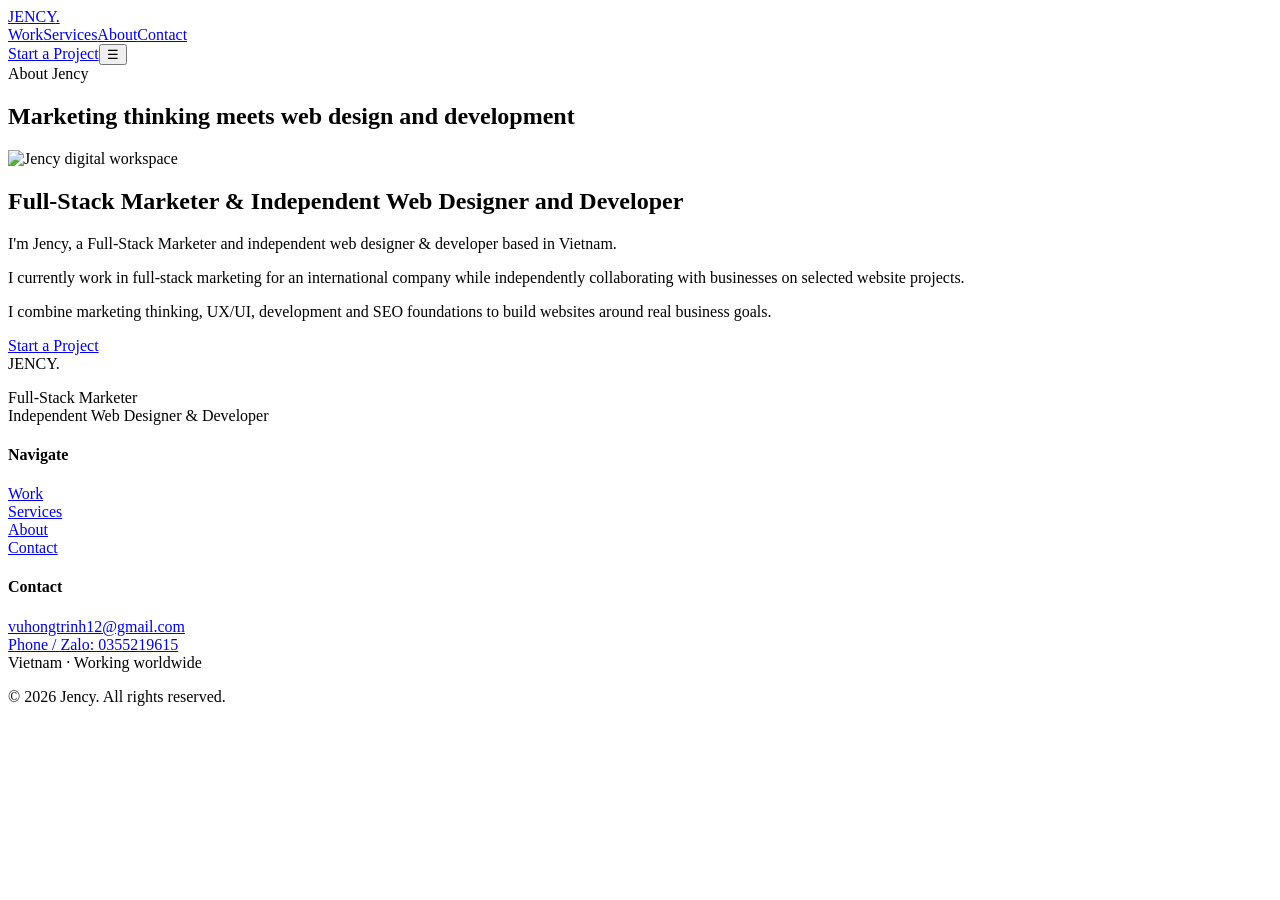
==== about.html @ 91e716db "Add files via upload" ====
<!doctype html><html lang="en"><head><meta charset="utf-8"><meta name="viewport" content="width=device-width,initial-scale=1"><title>About | Jency</title><meta name="description" content="Jency — Full-Stack Marketer and Independent Web Designer & Developer based in Vietnam."><link rel="stylesheet" href="assets/style.css"></head><body><header class="header"><div class="container nav"><a class="brand" href="./index.html">JENCY<span>.</span></a><nav class="navlinks"><a href="./work.html">Work</a><a href="./services.html">Services</a><a href="./about.html">About</a><a href="./contact.html">Contact</a></nav><a class="btn btn-primary" href="./contact.html">Start a Project</a><button class="menu" aria-label="Open menu">☰</button></div></header><main><section class="page-hero"><div class="container"><div class="eyebrow">About Jency</div><h1>Marketing thinking meets web design and development</h1></div></section><section class="section white"><div class="container about-grid"><img src="assets/images/jency_approach_workspace.webp" alt="Jency digital workspace"><div class="about-copy"><h2>Full-Stack Marketer & Independent Web Designer and Developer</h2><p>I'm Jency, a Full-Stack Marketer and independent web designer & developer based in Vietnam.</p><p>I currently work in full-stack marketing for an international company while independently collaborating with businesses on selected website projects.</p><p>I combine marketing thinking, UX/UI, development and SEO foundations to build websites around real business goals.</p><a class="btn btn-primary" href="./contact.html">Start a Project</a></div></div></section></main><footer class="footer"><div class="container"><div class="footer-grid"><div><div class="brand">JENCY<span>.</span></div><p>Full-Stack Marketer<br>Independent Web Designer & Developer</p></div><div><h4>Navigate</h4><p><a href="./work.html">Work</a><br><a href="./services.html">Services</a><br><a href="./about.html">About</a><br><a href="./contact.html">Contact</a></p></div><div><h4>Contact</h4><p><a href="mailto:vuhongtrinh12@gmail.com">vuhongtrinh12@gmail.com</a><br><a href="tel:0355219615">Phone / Zalo: 0355219615</a><br>Vietnam · Working worldwide</p></div></div><div class="copyright">© 2026 Jency. All rights reserved.</div></div></footer><script src="assets/script.js"></script></body></html>
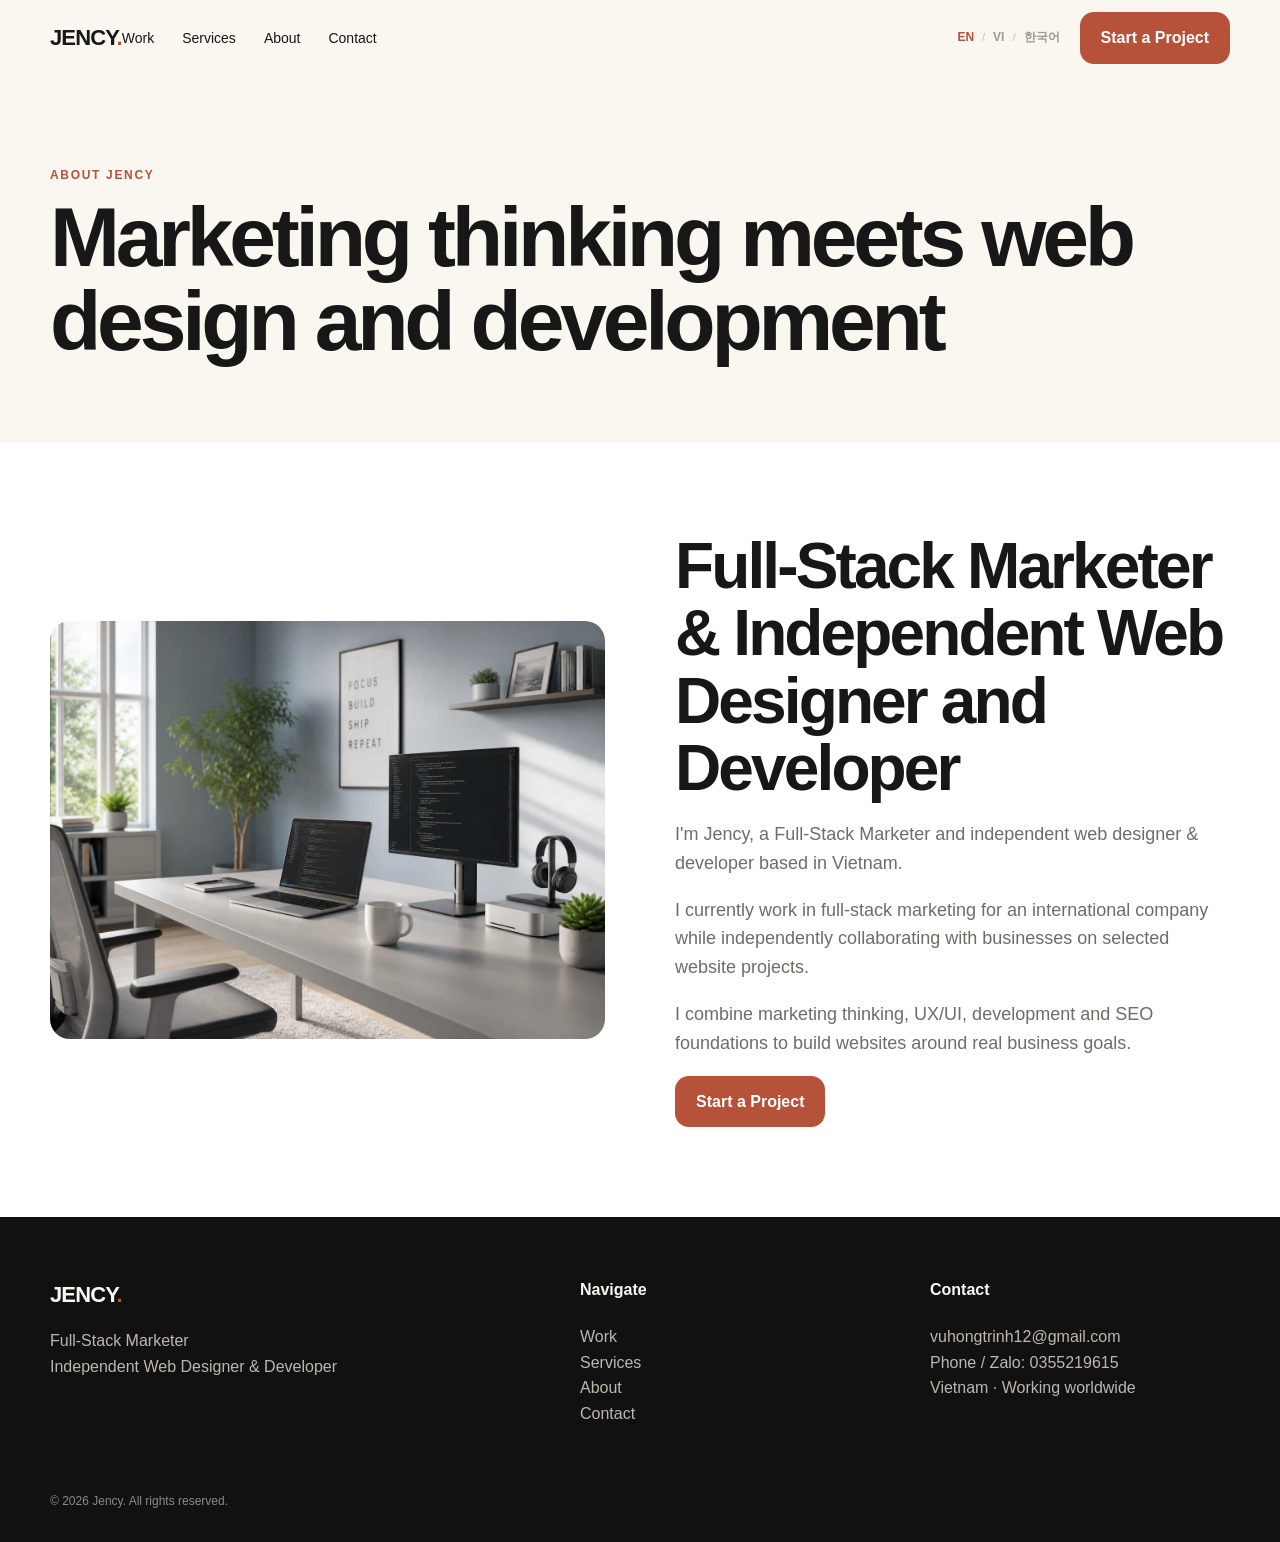
==== commit 81f9b374: "Add English, Vietnamese and Korean language support" ====
--- a/about.html
+++ b/about.html
@@ -1 +1,2 @@
-<!doctype html><html lang="en"><head><meta charset="utf-8"><meta name="viewport" content="width=device-width,initial-scale=1"><title>About | Jency</title><meta name="description" content="Jency — Full-Stack Marketer and Independent Web Designer & Developer based in Vietnam."><link rel="stylesheet" href="assets/style.css"></head><body><header class="header"><div class="container nav"><a class="brand" href="./index.html">JENCY<span>.</span></a><nav class="navlinks"><a href="./work.html">Work</a><a href="./services.html">Services</a><a href="./about.html">About</a><a href="./contact.html">Contact</a></nav><a class="btn btn-primary" href="./contact.html">Start a Project</a><button class="menu" aria-label="Open menu">☰</button></div></header><main><section class="page-hero"><div class="container"><div class="eyebrow">About Jency</div><h1>Marketing thinking meets web design and development</h1></div></section><section class="section white"><div class="container about-grid"><img src="assets/images/jency_approach_workspace.webp" alt="Jency digital workspace"><div class="about-copy"><h2>Full-Stack Marketer & Independent Web Designer and Developer</h2><p>I'm Jency, a Full-Stack Marketer and independent web designer & developer based in Vietnam.</p><p>I currently work in full-stack marketing for an international company while independently collaborating with businesses on selected website projects.</p><p>I combine marketing thinking, UX/UI, development and SEO foundations to build websites around real business goals.</p><a class="btn btn-primary" href="./contact.html">Start a Project</a></div></div></section></main><footer class="footer"><div class="container"><div class="footer-grid"><div><div class="brand">JENCY<span>.</span></div><p>Full-Stack Marketer<br>Independent Web Designer & Developer</p></div><div><h4>Navigate</h4><p><a href="./work.html">Work</a><br><a href="./services.html">Services</a><br><a href="./about.html">About</a><br><a href="./contact.html">Contact</a></p></div><div><h4>Contact</h4><p><a href="mailto:vuhongtrinh12@gmail.com">vuhongtrinh12@gmail.com</a><br><a href="tel:0355219615">Phone / Zalo: 0355219615</a><br>Vietnam · Working worldwide</p></div></div><div class="copyright">© 2026 Jency. All rights reserved.</div></div></footer><script src="assets/script.js"></script></body></html>+<!DOCTYPE html>
+<html lang="en"><head><meta charset="utf-8"/><meta content="width=device-width,initial-scale=1" name="viewport"/><title>About | Jency</title><meta content="Jency — Full-Stack Marketer and Independent Web Designer &amp; Developer based in Vietnam." name="description"/><link href="assets/style.css" rel="stylesheet"/></head><body><header class="header"><div class="container nav"><a class="brand" href="./index.html">JENCY<span>.</span></a><nav class="navlinks"><a data-i18n="nav_work" href="./work.html">Work</a><a data-i18n="nav_services" href="./services.html">Services</a><a data-i18n="nav_about" href="./about.html">About</a><a data-i18n="nav_contact" href="./contact.html">Contact</a></nav><div aria-label="Language" class="language-switcher"><button data-lang="en" type="button">EN</button><span>/</span><button data-lang="vi" type="button">VI</button><span>/</span><button data-lang="ko" type="button">한국어</button></div><a class="btn btn-primary" data-i18n="start_project" href="./contact.html">Start a Project</a><button aria-label="Open menu" class="menu">☰</button></div></header><main><section class="page-hero"><div class="container"><div class="eyebrow" data-i18n="about_jency">About Jency</div><h1 data-i18n="about_title">Marketing thinking meets web design and development</h1></div></section><section class="section white"><div class="container about-grid"><img alt="Jency digital workspace" src="assets/images/jency_approach_workspace.webp"/><div class="about-copy"><h2 data-i18n="about_role">Full-Stack Marketer &amp; Independent Web Designer and Developer</h2><p data-i18n="about_p1">I'm Jency, a Full-Stack Marketer and independent web designer &amp; developer based in Vietnam.</p><p data-i18n="about_p2">I currently work in full-stack marketing for an international company while independently collaborating with businesses on selected website projects.</p><p data-i18n="about_p3">I combine marketing thinking, UX/UI, development and SEO foundations to build websites around real business goals.</p><a class="btn btn-primary" data-i18n="start_project" href="./contact.html">Start a Project</a></div></div></section></main><footer class="footer"><div class="container"><div class="footer-grid"><div><div class="brand">JENCY<span>.</span></div><p data-i18n-html="footer_role_html">Full-Stack Marketer<br/>Independent Web Designer &amp; Developer</p></div><div><h4 data-i18n="navigate">Navigate</h4><p><a data-i18n="nav_work" href="./work.html">Work</a><br/><a data-i18n="nav_services" href="./services.html">Services</a><br/><a data-i18n="nav_about" href="./about.html">About</a><br/><a data-i18n="nav_contact" href="./contact.html">Contact</a></p></div><div><h4 data-i18n="nav_contact">Contact</h4><p data-i18n-html="footer_contact_html"><a href="mailto:vuhongtrinh12@gmail.com">vuhongtrinh12@gmail.com</a><br/><a data-i18n="phone_zalo" href="tel:0355219615">Phone / Zalo: 0355219615</a><br/>Vietnam · Working worldwide</p></div></div><div class="copyright" data-i18n="copyright">© 2026 Jency. All rights reserved.</div></div></footer><script src="assets/translations.js"></script><script src="assets/script.js"></script></body></html>
--- a/assets/style.css
+++ b/assets/style.css
@@ -0,0 +1,14 @@
+
+:root{--ink:#171717;--terra:#B55239;--ivory:#FAF7F1;--muted:#706C66;--line:#DED9D0;--white:#fff;--max:1180px}
+*{box-sizing:border-box}html{scroll-behavior:smooth}body{margin:0;background:var(--ivory);color:var(--ink);font-family:Inter,Arial,sans-serif;line-height:1.6}a{color:inherit;text-decoration:none}img{display:block;max-width:100%}.container{width:min(var(--max),calc(100% - 40px));margin:auto}.header{position:sticky;top:0;z-index:50;background:rgba(250,247,241,.94);backdrop-filter:blur(12px)}.nav{height:76px;display:flex;align-items:center;justify-content:space-between}.brand{font-size:22px;font-weight:800;letter-spacing:-.04em}.brand span{color:var(--terra)}.navlinks{display:flex;align-items:center;gap:28px;font-size:14px}.btn{display:inline-flex;align-items:center;justify-content:center;gap:8px;padding:12px 20px;border-radius:14px;border:1px solid transparent;font-weight:700;transition:.2s}.btn-primary{background:var(--terra);color:#fff}.btn-primary:hover{background:var(--ink)}.btn-secondary{border-color:var(--line);background:transparent}.btn-secondary:hover{border-color:var(--ink)}.menu{display:none;background:none;border:0;font-size:25px}.hero{padding:110px 0 90px}.eyebrow{font-size:12px;text-transform:uppercase;letter-spacing:.14em;color:var(--terra);font-weight:800}.hero h1{font-size:clamp(48px,7vw,92px);line-height:.98;letter-spacing:-.055em;max-width:950px;margin:22px 0 30px}.lead{font-size:clamp(18px,2vw,22px);color:var(--muted);max-width:720px}.actions{display:flex;gap:12px;flex-wrap:wrap;margin-top:34px}.meta{margin-top:34px;color:var(--muted);font-size:13px}.section{padding:90px 0}.section.white{background:#fff}.section.dark{background:var(--ink);color:var(--ivory)}.section-head{display:grid;grid-template-columns:1.2fr .8fr;gap:40px;align-items:end;margin-bottom:52px}.section h2{font-size:clamp(38px,5vw,64px);line-height:1.05;letter-spacing:-.045em;margin:0}.section-head p{margin:0;color:var(--muted)}.dark .section-head p{color:#c8c1b7}.work-grid{display:grid;grid-template-columns:1fr 1fr;gap:56px 32px}.project:nth-child(even){margin-top:70px}.shot{overflow:hidden;border-radius:18px;background:#eee}.shot img{width:100%;aspect-ratio:16/10;object-fit:cover;object-position:top;transition:transform .45s}.project:hover .shot img{transform:scale(1.015)}.project-info{padding-top:18px}.project-tag{font-size:11px;letter-spacing:.1em;text-transform:uppercase;color:var(--terra);font-weight:800}.project h3{font-size:25px;margin:6px 0}.project p{color:var(--muted);margin:0;max-width:560px}.services{display:grid;grid-template-columns:repeat(3,1fr);gap:22px}.service{padding:32px;border-radius:20px;background:#fff}.num{color:var(--terra);font-weight:800;font-size:13px}.service h3{font-size:25px;margin:28px 0 12px}.service p{color:var(--muted);margin:0}.approach{display:grid;grid-template-columns:1.1fr .9fr;gap:70px;align-items:center}.approach h2{max-width:700px}.approach p{font-size:19px;color:#d2ccc3;max-width:690px}.approach img{border-radius:20px;aspect-ratio:4/3;object-fit:cover}.process{display:grid;grid-template-columns:repeat(4,1fr);gap:34px}.step{padding:20px 0}.step h3{font-size:21px;margin:18px 0 8px}.step p{color:var(--muted);margin:0}.contact{display:grid;grid-template-columns:.85fr 1.15fr;gap:70px}.contact h2{margin-bottom:20px}.contact-details{margin-top:32px;display:grid;gap:10px}.form{background:#fff;padding:34px;border-radius:22px}.fields{display:grid;grid-template-columns:1fr 1fr;gap:18px}.field{display:grid;gap:7px}.field.full{grid-column:1/-1}label{font-size:13px;font-weight:700}input,select,textarea{width:100%;padding:13px 14px;border:1px solid var(--line);border-radius:12px;background:#fff;font:inherit}textarea{min-height:140px;resize:vertical}.footer{background:#111;color:var(--ivory);padding:60px 0 30px}.footer-grid{display:grid;grid-template-columns:1.6fr 1fr 1fr;gap:50px}.footer p,.footer a{color:#bdb7ae}.footer h4{margin-top:0}.copyright{margin-top:50px;color:#8f8981;font-size:12px}.page-hero{padding:90px 0 60px}.page-hero h1{font-size:clamp(50px,7vw,84px);letter-spacing:-.05em;line-height:1;margin:10px 0 20px}.about-grid{display:grid;grid-template-columns:1fr 1fr;gap:70px;align-items:center}.about-grid img{border-radius:20px}.about-copy p{font-size:18px;color:var(--muted)}
+@media(max-width:850px){.navlinks{display:none}.menu{display:block}.navlinks.open{display:flex;position:absolute;top:76px;left:0;right:0;background:var(--ivory);padding:24px;flex-direction:column;align-items:flex-start}.hero{padding:75px 0 65px}.section{padding:70px 0}.section-head,.approach,.contact,.about-grid{grid-template-columns:1fr}.work-grid,.services,.process{grid-template-columns:1fr}.project:nth-child(even){margin-top:0}.fields{grid-template-columns:1fr}.footer-grid{grid-template-columns:1fr}.nav .btn{display:none}}
+
+.project-cta{margin-top:18px;padding:11px 18px;font-size:14px;width:max-content}.project-info .project-cta{color:#fff}.project-cta:hover{color:#fff}
+
+.form-status{margin:12px 0 0;font-size:13px;line-height:1.5}.form-status.success{color:#2f6b45}.form-status.error{color:#a13a2c}.form .btn[disabled]{opacity:.7;cursor:wait}
+
+
+/* Language switcher */
+.language-switcher{display:flex;align-items:center;gap:6px;white-space:nowrap;margin-left:auto;margin-right:18px}.language-switcher button{appearance:none;border:0;background:transparent;color:var(--ink);padding:5px 2px;font:inherit;font-size:12px;font-weight:800;cursor:pointer;opacity:.42;transition:opacity .2s,color .2s}.language-switcher button:hover,.language-switcher button.active{opacity:1;color:var(--terra)}.language-switcher span{font-size:11px;opacity:.25}
+@media(max-width:850px){.language-switcher{margin-left:auto;margin-right:12px}.language-switcher button{font-size:11px}.nav{gap:10px}.menu{flex:0 0 auto}}
+@media(max-width:520px){.language-switcher{gap:4px;margin-right:6px}.language-switcher button{font-size:10px;padding:4px 1px}}
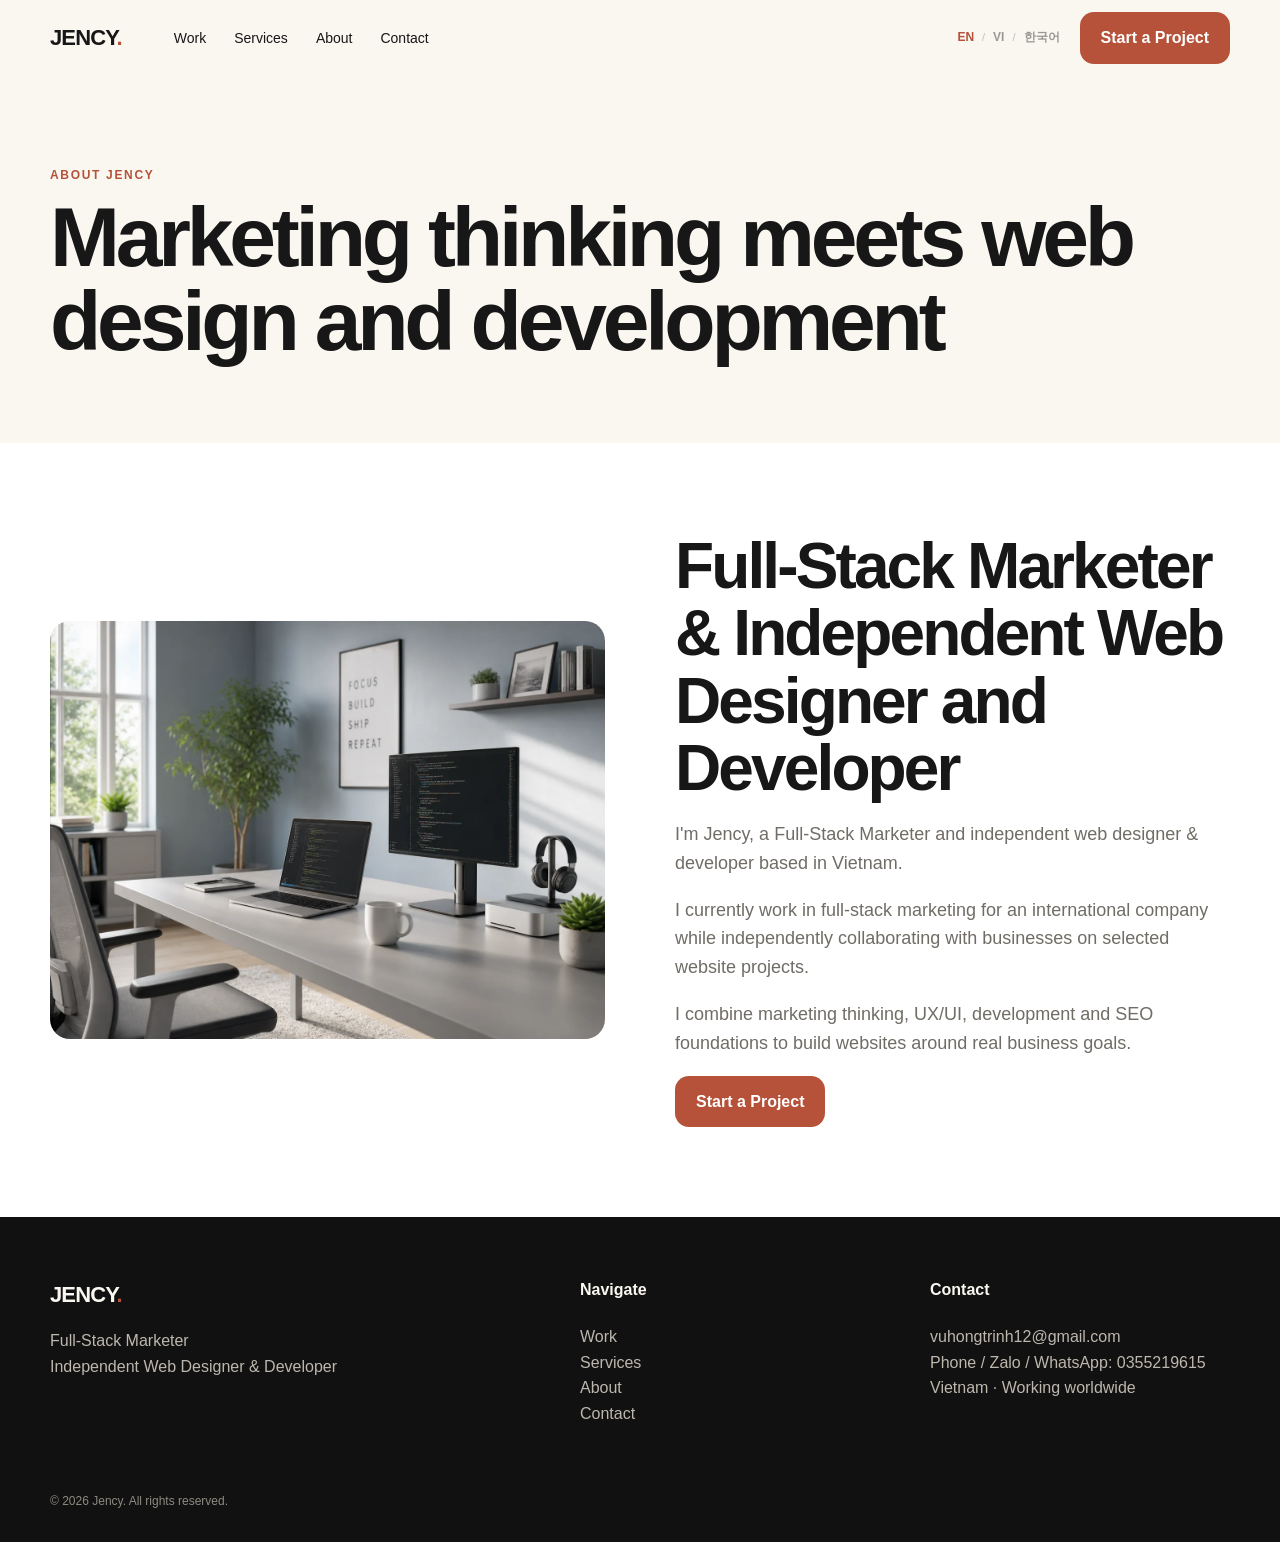
==== commit b57b020f: "Improve header spacing and update contact information" ====
--- a/about.html
+++ b/about.html
@@ -1,2 +1,2 @@
 <!DOCTYPE html>
-<html lang="en"><head><meta charset="utf-8"/><meta content="width=device-width,initial-scale=1" name="viewport"/><title>About | Jency</title><meta content="Jency — Full-Stack Marketer and Independent Web Designer &amp; Developer based in Vietnam." name="description"/><link href="assets/style.css" rel="stylesheet"/></head><body><header class="header"><div class="container nav"><a class="brand" href="./index.html">JENCY<span>.</span></a><nav class="navlinks"><a data-i18n="nav_work" href="./work.html">Work</a><a data-i18n="nav_services" href="./services.html">Services</a><a data-i18n="nav_about" href="./about.html">About</a><a data-i18n="nav_contact" href="./contact.html">Contact</a></nav><div aria-label="Language" class="language-switcher"><button data-lang="en" type="button">EN</button><span>/</span><button data-lang="vi" type="button">VI</button><span>/</span><button data-lang="ko" type="button">한국어</button></div><a class="btn btn-primary" data-i18n="start_project" href="./contact.html">Start a Project</a><button aria-label="Open menu" class="menu">☰</button></div></header><main><section class="page-hero"><div class="container"><div class="eyebrow" data-i18n="about_jency">About Jency</div><h1 data-i18n="about_title">Marketing thinking meets web design and development</h1></div></section><section class="section white"><div class="container about-grid"><img alt="Jency digital workspace" src="assets/images/jency_approach_workspace.webp"/><div class="about-copy"><h2 data-i18n="about_role">Full-Stack Marketer &amp; Independent Web Designer and Developer</h2><p data-i18n="about_p1">I'm Jency, a Full-Stack Marketer and independent web designer &amp; developer based in Vietnam.</p><p data-i18n="about_p2">I currently work in full-stack marketing for an international company while independently collaborating with businesses on selected website projects.</p><p data-i18n="about_p3">I combine marketing thinking, UX/UI, development and SEO foundations to build websites around real business goals.</p><a class="btn btn-primary" data-i18n="start_project" href="./contact.html">Start a Project</a></div></div></section></main><footer class="footer"><div class="container"><div class="footer-grid"><div><div class="brand">JENCY<span>.</span></div><p data-i18n-html="footer_role_html">Full-Stack Marketer<br/>Independent Web Designer &amp; Developer</p></div><div><h4 data-i18n="navigate">Navigate</h4><p><a data-i18n="nav_work" href="./work.html">Work</a><br/><a data-i18n="nav_services" href="./services.html">Services</a><br/><a data-i18n="nav_about" href="./about.html">About</a><br/><a data-i18n="nav_contact" href="./contact.html">Contact</a></p></div><div><h4 data-i18n="nav_contact">Contact</h4><p data-i18n-html="footer_contact_html"><a href="mailto:vuhongtrinh12@gmail.com">vuhongtrinh12@gmail.com</a><br/><a data-i18n="phone_zalo" href="tel:0355219615">Phone / Zalo: 0355219615</a><br/>Vietnam · Working worldwide</p></div></div><div class="copyright" data-i18n="copyright">© 2026 Jency. All rights reserved.</div></div></footer><script src="assets/translations.js"></script><script src="assets/script.js"></script></body></html>+<html lang="en"><head><meta charset="utf-8"/><meta content="width=device-width,initial-scale=1" name="viewport"/><title>About | Jency</title><meta content="Jency — Full-Stack Marketer and Independent Web Designer &amp; Developer based in Vietnam." name="description"/><link href="assets/style.css" rel="stylesheet"/></head><body><header class="header"><div class="container nav"><a class="brand" href="./index.html">JENCY<span>.</span></a><nav class="navlinks"><a data-i18n="nav_work" href="./work.html">Work</a><a data-i18n="nav_services" href="./services.html">Services</a><a data-i18n="nav_about" href="./about.html">About</a><a data-i18n="nav_contact" href="./contact.html">Contact</a></nav><div aria-label="Language" class="language-switcher"><button data-lang="en" type="button">EN</button><span>/</span><button data-lang="vi" type="button">VI</button><span>/</span><button data-lang="ko" type="button">한국어</button></div><a class="btn btn-primary" data-i18n="start_project" href="./contact.html">Start a Project</a><button aria-label="Open menu" class="menu">☰</button></div></header><main><section class="page-hero"><div class="container"><div class="eyebrow" data-i18n="about_jency">About Jency</div><h1 data-i18n="about_title">Marketing thinking meets web design and development</h1></div></section><section class="section white"><div class="container about-grid"><img alt="Jency digital workspace" src="assets/images/jency_approach_workspace.webp"/><div class="about-copy"><h2 data-i18n="about_role">Full-Stack Marketer &amp; Independent Web Designer and Developer</h2><p data-i18n="about_p1">I'm Jency, a Full-Stack Marketer and independent web designer &amp; developer based in Vietnam.</p><p data-i18n="about_p2">I currently work in full-stack marketing for an international company while independently collaborating with businesses on selected website projects.</p><p data-i18n="about_p3">I combine marketing thinking, UX/UI, development and SEO foundations to build websites around real business goals.</p><a class="btn btn-primary" data-i18n="start_project" href="./contact.html">Start a Project</a></div></div></section></main><footer class="footer"><div class="container"><div class="footer-grid"><div><div class="brand">JENCY<span>.</span></div><p data-i18n-html="footer_role_html">Full-Stack Marketer<br/>Independent Web Designer &amp; Developer</p></div><div><h4 data-i18n="navigate">Navigate</h4><p><a data-i18n="nav_work" href="./work.html">Work</a><br/><a data-i18n="nav_services" href="./services.html">Services</a><br/><a data-i18n="nav_about" href="./about.html">About</a><br/><a data-i18n="nav_contact" href="./contact.html">Contact</a></p></div><div><h4 data-i18n="nav_contact">Contact</h4><p data-i18n-html="footer_contact_html"><a href="mailto:vuhongtrinh12@gmail.com">vuhongtrinh12@gmail.com</a><br/><a data-i18n="phone_zalo" href="tel:0355219615">Phone / Zalo / WhatsApp: 0355219615</a><br/>Vietnam · Working worldwide</p></div></div><div class="copyright" data-i18n="copyright">© 2026 Jency. All rights reserved.</div></div></footer><script src="assets/translations.js"></script><script src="assets/script.js"></script></body></html>
--- a/assets/style.css
+++ b/assets/style.css
@@ -12,3 +12,12 @@
 .language-switcher{display:flex;align-items:center;gap:6px;white-space:nowrap;margin-left:auto;margin-right:18px}.language-switcher button{appearance:none;border:0;background:transparent;color:var(--ink);padding:5px 2px;font:inherit;font-size:12px;font-weight:800;cursor:pointer;opacity:.42;transition:opacity .2s,color .2s}.language-switcher button:hover,.language-switcher button.active{opacity:1;color:var(--terra)}.language-switcher span{font-size:11px;opacity:.25}
 @media(max-width:850px){.language-switcher{margin-left:auto;margin-right:12px}.language-switcher button{font-size:11px}.nav{gap:10px}.menu{flex:0 0 auto}}
 @media(max-width:520px){.language-switcher{gap:4px;margin-right:6px}.language-switcher button{font-size:10px;padding:4px 1px}}
+
+
+/* Header brand/menu spacing */
+@media(min-width:851px){
+  .nav{justify-content:flex-start;}
+  .nav .brand{flex-shrink:0;margin-right:52px;}
+  .navlinks{flex-shrink:0;}
+  .language-switcher{margin-left:auto;}
+}
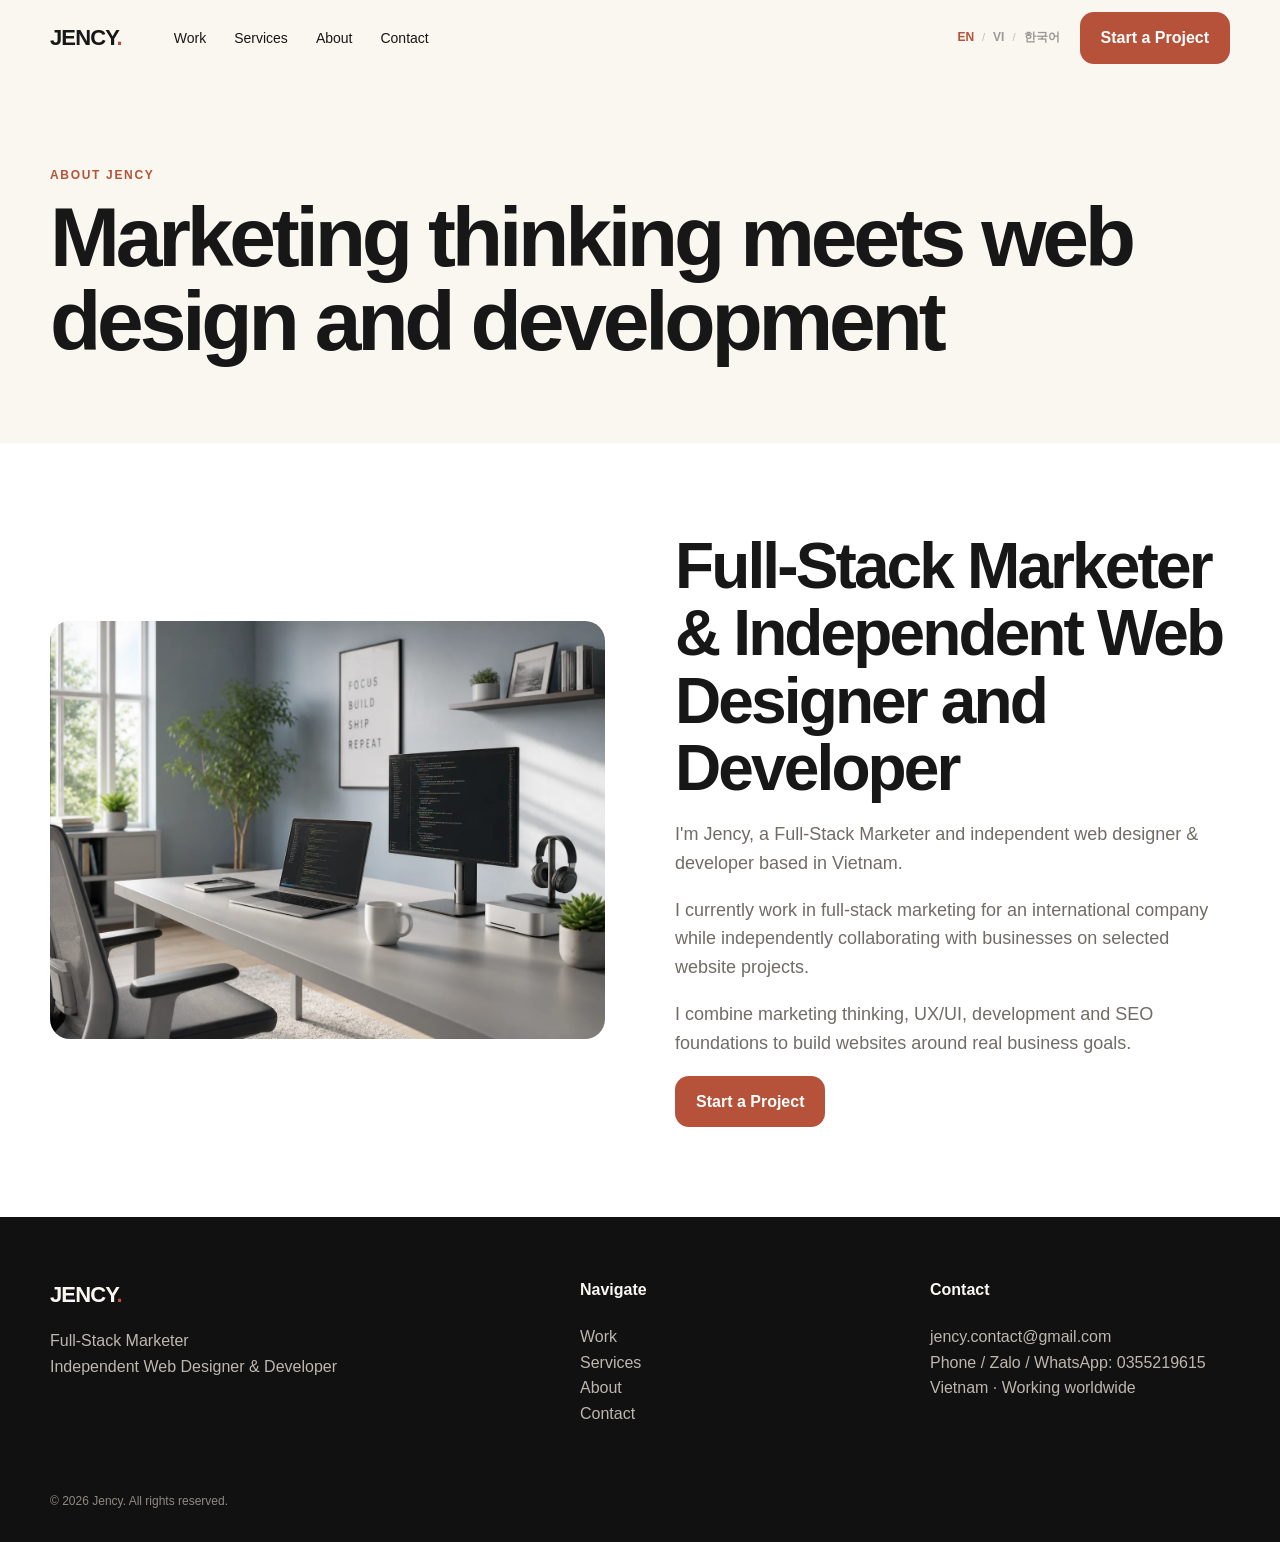
==== commit 4a4099f0: "Update contact email across website" ====
--- a/about.html
+++ b/about.html
@@ -1,2 +1,2 @@
 <!DOCTYPE html>
-<html lang="en"><head><meta charset="utf-8"/><meta content="width=device-width,initial-scale=1" name="viewport"/><title>About | Jency</title><meta content="Jency — Full-Stack Marketer and Independent Web Designer &amp; Developer based in Vietnam." name="description"/><link href="assets/style.css" rel="stylesheet"/></head><body><header class="header"><div class="container nav"><a class="brand" href="./index.html">JENCY<span>.</span></a><nav class="navlinks"><a data-i18n="nav_work" href="./work.html">Work</a><a data-i18n="nav_services" href="./services.html">Services</a><a data-i18n="nav_about" href="./about.html">About</a><a data-i18n="nav_contact" href="./contact.html">Contact</a></nav><div aria-label="Language" class="language-switcher"><button data-lang="en" type="button">EN</button><span>/</span><button data-lang="vi" type="button">VI</button><span>/</span><button data-lang="ko" type="button">한국어</button></div><a class="btn btn-primary" data-i18n="start_project" href="./contact.html">Start a Project</a><button aria-label="Open menu" class="menu">☰</button></div></header><main><section class="page-hero"><div class="container"><div class="eyebrow" data-i18n="about_jency">About Jency</div><h1 data-i18n="about_title">Marketing thinking meets web design and development</h1></div></section><section class="section white"><div class="container about-grid"><img alt="Jency digital workspace" src="assets/images/jency_approach_workspace.webp"/><div class="about-copy"><h2 data-i18n="about_role">Full-Stack Marketer &amp; Independent Web Designer and Developer</h2><p data-i18n="about_p1">I'm Jency, a Full-Stack Marketer and independent web designer &amp; developer based in Vietnam.</p><p data-i18n="about_p2">I currently work in full-stack marketing for an international company while independently collaborating with businesses on selected website projects.</p><p data-i18n="about_p3">I combine marketing thinking, UX/UI, development and SEO foundations to build websites around real business goals.</p><a class="btn btn-primary" data-i18n="start_project" href="./contact.html">Start a Project</a></div></div></section></main><footer class="footer"><div class="container"><div class="footer-grid"><div><div class="brand">JENCY<span>.</span></div><p data-i18n-html="footer_role_html">Full-Stack Marketer<br/>Independent Web Designer &amp; Developer</p></div><div><h4 data-i18n="navigate">Navigate</h4><p><a data-i18n="nav_work" href="./work.html">Work</a><br/><a data-i18n="nav_services" href="./services.html">Services</a><br/><a data-i18n="nav_about" href="./about.html">About</a><br/><a data-i18n="nav_contact" href="./contact.html">Contact</a></p></div><div><h4 data-i18n="nav_contact">Contact</h4><p data-i18n-html="footer_contact_html"><a href="mailto:vuhongtrinh12@gmail.com">vuhongtrinh12@gmail.com</a><br/><a data-i18n="phone_zalo" href="tel:0355219615">Phone / Zalo / WhatsApp: 0355219615</a><br/>Vietnam · Working worldwide</p></div></div><div class="copyright" data-i18n="copyright">© 2026 Jency. All rights reserved.</div></div></footer><script src="assets/translations.js"></script><script src="assets/script.js"></script></body></html>+<html lang="en"><head><meta charset="utf-8"/><meta content="width=device-width,initial-scale=1" name="viewport"/><title>About | Jency</title><meta content="Jency — Full-Stack Marketer and Independent Web Designer &amp; Developer based in Vietnam." name="description"/><link href="assets/style.css" rel="stylesheet"/></head><body><header class="header"><div class="container nav"><a class="brand" href="./index.html">JENCY<span>.</span></a><nav class="navlinks"><a data-i18n="nav_work" href="./work.html">Work</a><a data-i18n="nav_services" href="./services.html">Services</a><a data-i18n="nav_about" href="./about.html">About</a><a data-i18n="nav_contact" href="./contact.html">Contact</a></nav><div aria-label="Language" class="language-switcher"><button data-lang="en" type="button">EN</button><span>/</span><button data-lang="vi" type="button">VI</button><span>/</span><button data-lang="ko" type="button">한국어</button></div><a class="btn btn-primary" data-i18n="start_project" href="./contact.html">Start a Project</a><button aria-label="Open menu" class="menu">☰</button></div></header><main><section class="page-hero"><div class="container"><div class="eyebrow" data-i18n="about_jency">About Jency</div><h1 data-i18n="about_title">Marketing thinking meets web design and development</h1></div></section><section class="section white"><div class="container about-grid"><img alt="Jency digital workspace" src="assets/images/jency_approach_workspace.webp"/><div class="about-copy"><h2 data-i18n="about_role">Full-Stack Marketer &amp; Independent Web Designer and Developer</h2><p data-i18n="about_p1">I'm Jency, a Full-Stack Marketer and independent web designer &amp; developer based in Vietnam.</p><p data-i18n="about_p2">I currently work in full-stack marketing for an international company while independently collaborating with businesses on selected website projects.</p><p data-i18n="about_p3">I combine marketing thinking, UX/UI, development and SEO foundations to build websites around real business goals.</p><a class="btn btn-primary" data-i18n="start_project" href="./contact.html">Start a Project</a></div></div></section></main><footer class="footer"><div class="container"><div class="footer-grid"><div><div class="brand">JENCY<span>.</span></div><p data-i18n-html="footer_role_html">Full-Stack Marketer<br/>Independent Web Designer &amp; Developer</p></div><div><h4 data-i18n="navigate">Navigate</h4><p><a data-i18n="nav_work" href="./work.html">Work</a><br/><a data-i18n="nav_services" href="./services.html">Services</a><br/><a data-i18n="nav_about" href="./about.html">About</a><br/><a data-i18n="nav_contact" href="./contact.html">Contact</a></p></div><div><h4 data-i18n="nav_contact">Contact</h4><p data-i18n-html="footer_contact_html"><a href="mailto:jency.contact@gmail.com">jency.contact@gmail.com</a><br/><a data-i18n="phone_zalo" href="tel:0355219615">Phone / Zalo / WhatsApp: 0355219615</a><br/>Vietnam · Working worldwide</p></div></div><div class="copyright" data-i18n="copyright">© 2026 Jency. All rights reserved.</div></div></footer><script src="assets/translations.js"></script><script src="assets/script.js"></script></body></html>
